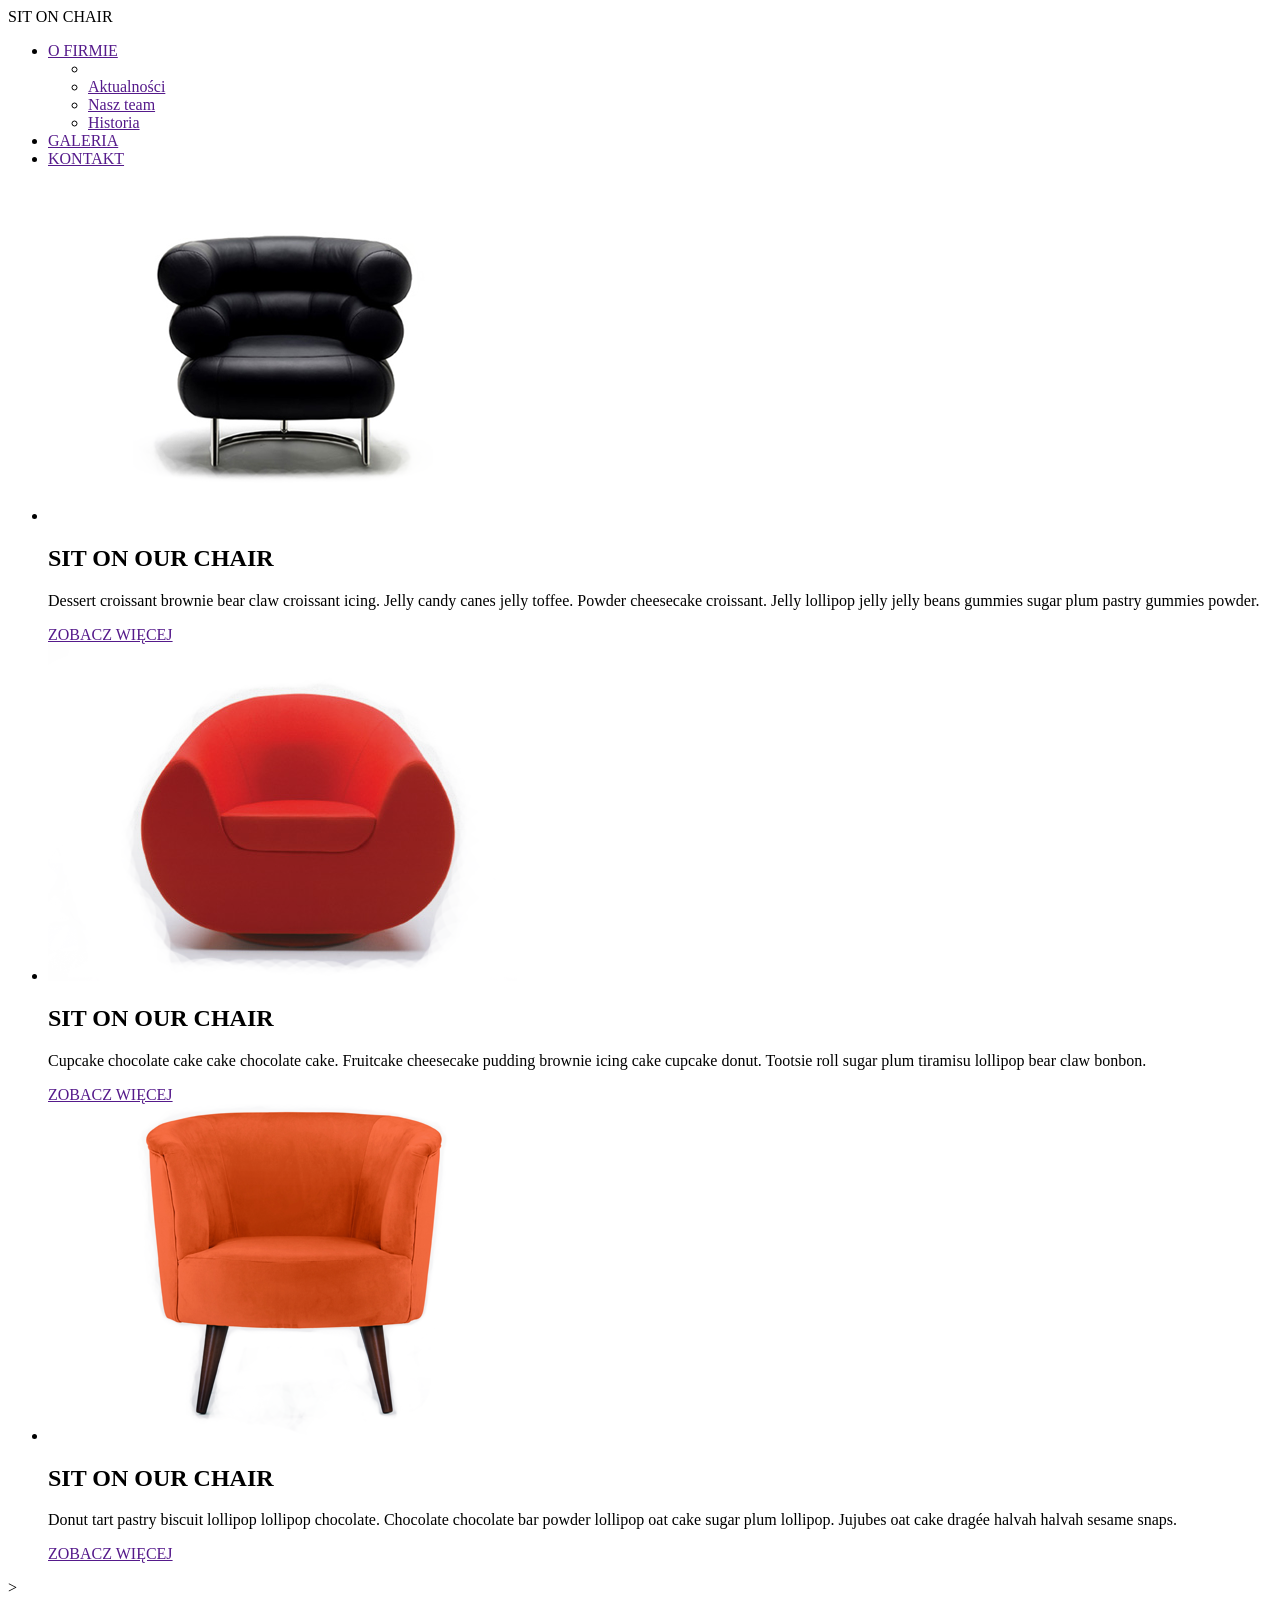
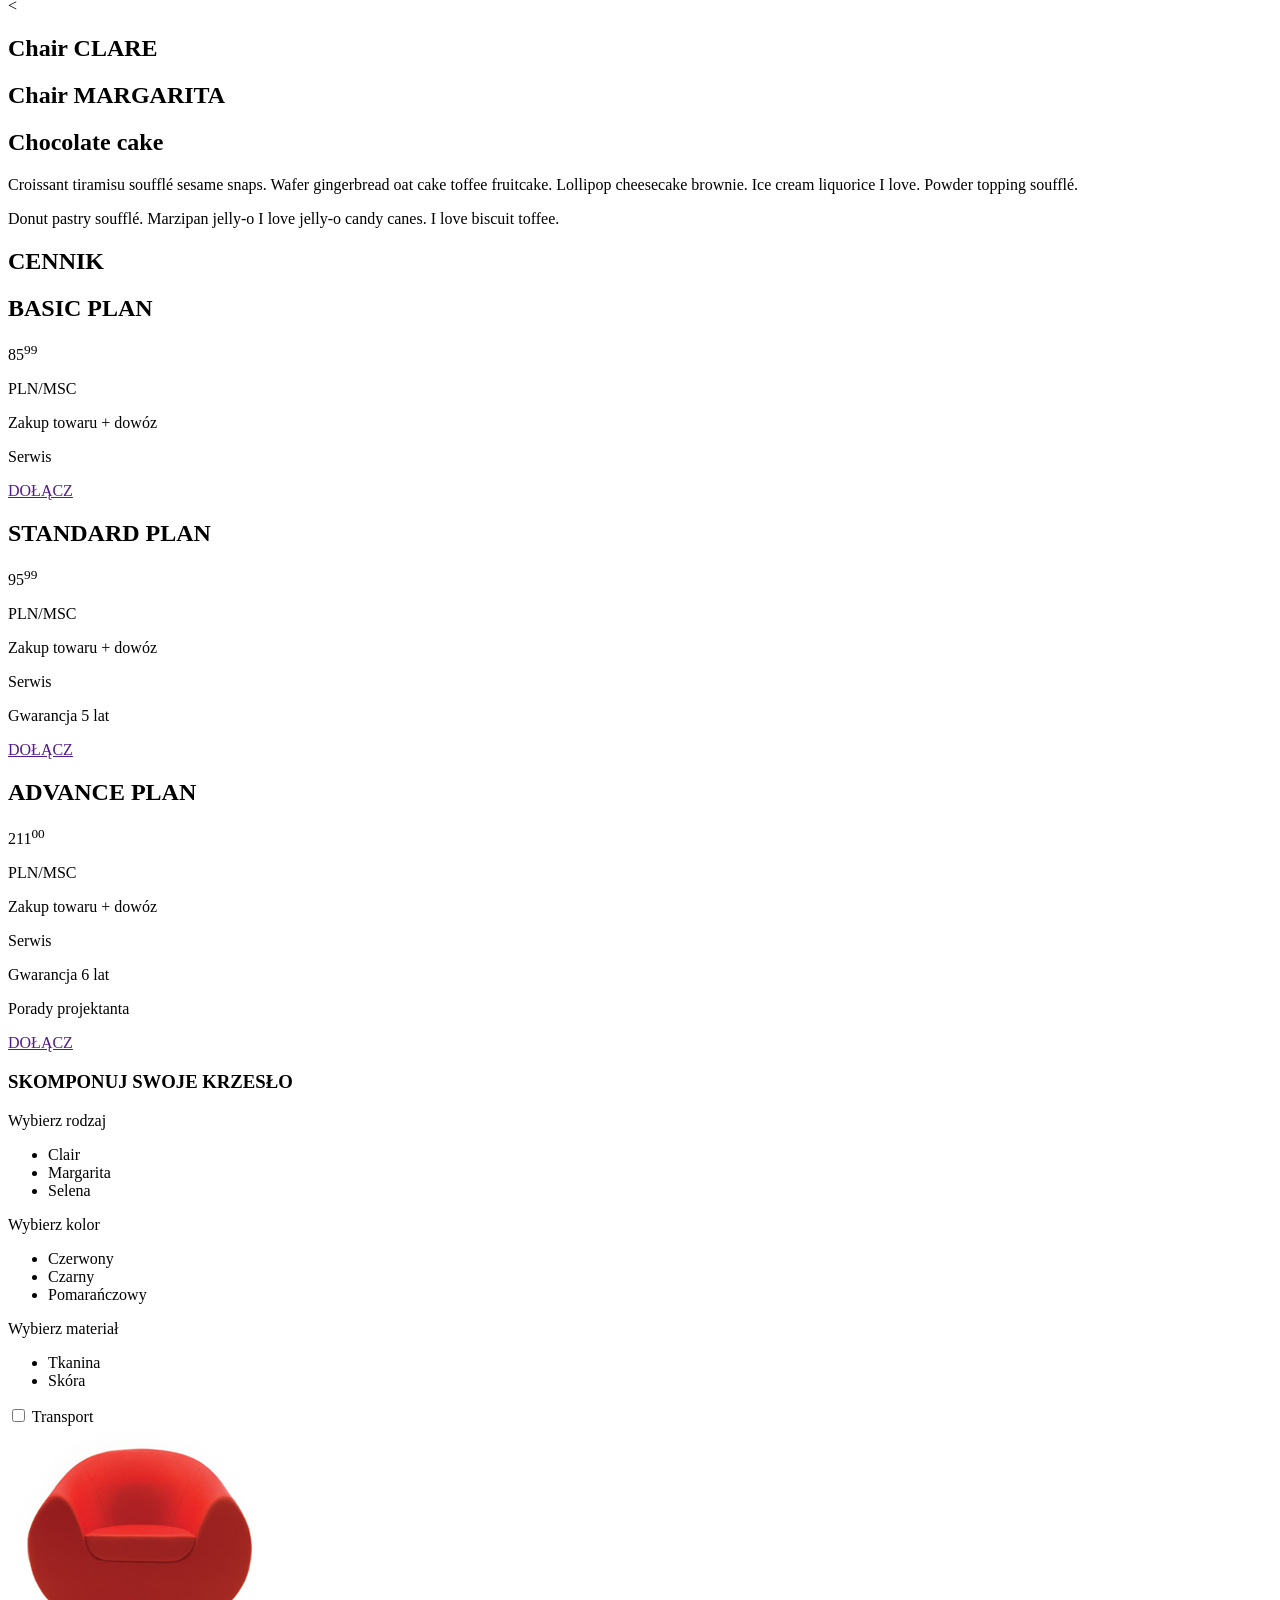
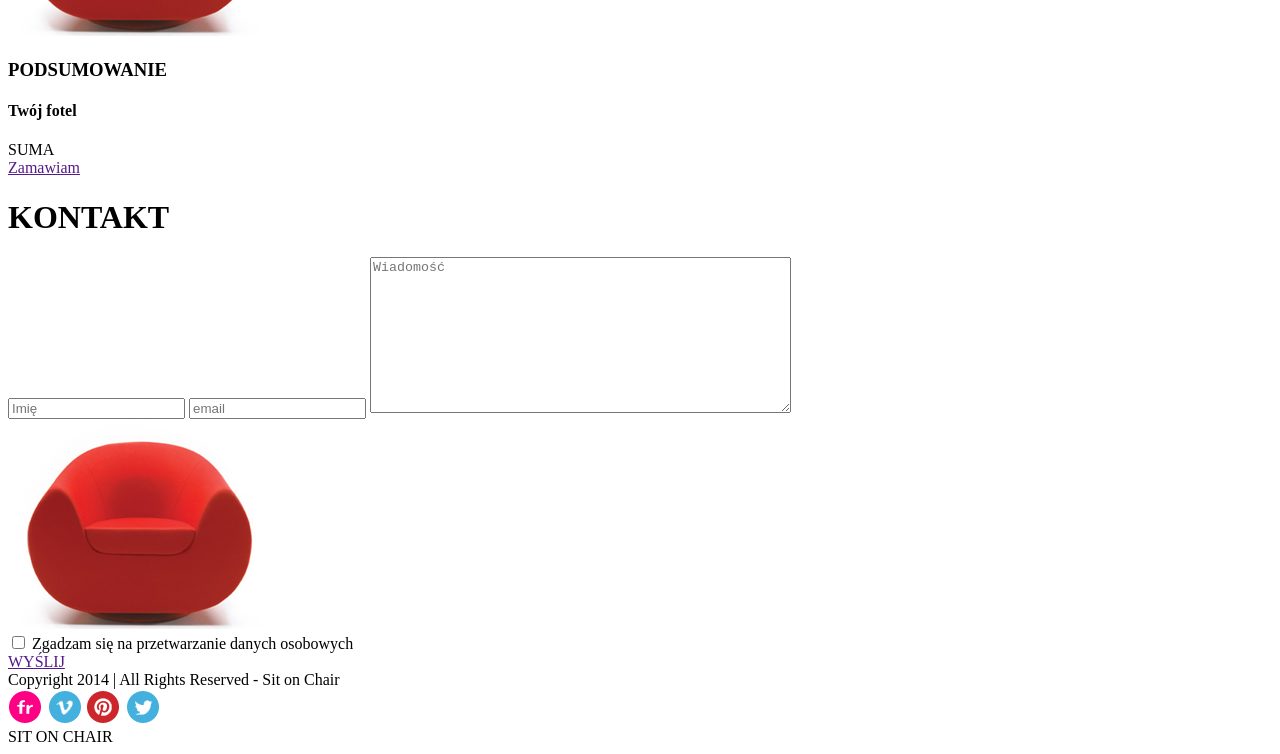
==== src/index.html @ fc61b50b "add node.js and gulp, replace css file with scss" ====
<!DOCTYPE html>
<html lang="en">

<head>
    <meta charset="UTF-8">
    <title>Sit on Chair</title>
    <link href="https://fonts.googleapis.com/css?family=Raleway:400,400i,700,700i" rel="stylesheet">
    <link rel="stylesheet" href="css/reset.css">
    <link rel="stylesheet" href="css/style.css">
    <link rel="stylesheet" href="css/animate.css">
</head>

<body>
    <header>
        <div class="container">
            <div class="logo">SIT <span class="logo_green">ON </span>CHAIR</div>
            <nav class="menu">
                <ul>
                    <li><a href="">O FIRMIE</a>
                        <div class="submenu">

                            <ul>
                                <li class="triangle"></li>
                                <li><a href="">Aktualności</a></li>
                                <li><a href="">Nasz team</a></li>
                                <li><a href="">Historia</a></li>
                            </ul>
                        </div>
                    </li>
                    <li><a href="">GALERIA</a></li>
                    <li><a href="">KONTAKT</a></li>
                </ul>
            </nav>
        </div>

    </header>
    <section class="section1">
        <div class="container slider">
            <ul>
                <li class="visible">
                    <div class="image1">
                        <img src="images/black_chair.png">
                    </div>
                    <div class="article1">
                        <h1>SIT <span class="logo_green">ON</span> OUR <span class="logo_green">CHAIR</span></h1>
                        <p>
                            Dessert croissant brownie bear claw croissant icing. Jelly candy canes jelly toffee. Powder cheesecake croissant. Jelly lollipop jelly jelly beans gummies sugar plum pastry gummies powder.
                        </p>
                        <a href="" class="button1">ZOBACZ WIĘCEJ</a>
                    </div>
                </li>
                <li>
                    <div class="image1">
                        <img src="images/red.png" class="slider_img">
                    </div>
                    <div class="article1">
                        <h1>SIT <span class="logo_green">ON</span> OUR <span class="logo_green">CHAIR</span></h1>
                        <p>
                            Cupcake chocolate cake cake chocolate cake. Fruitcake cheesecake pudding brownie icing cake cupcake donut. Tootsie roll sugar plum tiramisu lollipop bear claw bonbon.
                        </p>
                        <a href="" class="button1">ZOBACZ WIĘCEJ</a>
                    </div>
                </li>
                <li>
                    <div class="image1" >
                        <img src="images/orange.png" class="slider_img">
                    </div>
                    <div class="article1">
                        <h1>SIT <span class="logo_green">ON</span> OUR <span class="logo_green">CHAIR</span></h1>
                        <p>
                           Donut tart pastry biscuit lollipop lollipop chocolate. Chocolate chocolate bar powder lollipop oat cake sugar plum lollipop. Jujubes oat cake dragée halvah halvah sesame snaps.
                        </p>
                        <a href="" class="button1">ZOBACZ WIĘCEJ</a>
                    </div>
                </li>  
            </ul>
            <div class="arr">
                <div id="nextPicture" class="arrow_right">&gt;</div>
                <div id="prevPicture" class="arrow_left">&lt;</div>
            </div>
        </div>
    </section>
    <section class="section2">
        <div class="container">
            <div class="image2 dis_child">
                <div class="transparent">
                    <h1 class="after">Chair CLARE</h1>
                </div>
            </div>
            <div class="image3 dis_child">
                <div class="transparent">
                    <h1 class="after">Chair MARGARITA</h1>
                </div>
            </div>
            <div class="article2">
                <h1 class="after">Chocolate cake</h1>
                <p>
                    Croissant tiramisu soufflé sesame snaps. Wafer gingerbread oat cake toffee fruitcake. Lollipop cheesecake brownie. Ice cream liquorice I love. Powder topping soufflé.
                </p>
                <p>
                    Donut pastry soufflé. Marzipan jelly-o I love jelly-o candy canes. I love biscuit toffee.
                </p>
            </div>
        </div>
    </section>
    <section class="section3">
        <div class="container">
            <h1 class="after2">CENNIK</h1>
            <div class="boxes">
                <div class="box-1">
                    <div class="circle"></div>
                    <div class="dot"></div>
                    <h2>BASIC PLAN</h2>
                    <div class="price_circle">
                        <div class="price">
                            <p>85<sup>99</sup></p>
                            <p>PLN/MSC</p>
                        </div>
                    </div>
                    <div class="paragraph">
                        <p>Zakup towaru + dowóz</p>
                        <p>Serwis</p>
                    </div>
                    <a href="" class="button2">DOŁĄCZ</a>
                </div>
                <div class="box-2">
                    <div class="circle"></div>
                    <div class="dot"></div>
                    <h2>STANDARD PLAN</h2>
                    <div class="price_circle">
                        <div class="price">
                            <p>95<sup>99</sup></p>
                            <p>PLN/MSC</p>
                        </div>
                    </div>
                    <div class="paragraph" id="paragraph-box2">
                        <p>Zakup towaru + dowóz</p>
                        <p>Serwis</p>
                        <p>Gwarancja 5 lat</p>
                    </div>
                    <a href="" class="button2">DOŁĄCZ</a>
                </div>
                <div class="box-3">
                    <div class="circle"></div>
                    <div class="dot"></div>
                    <h2>ADVANCE PLAN</h2>
                    <div class="price_circle">
                        <div class="price">
                            <p>211<sup>00</sup></p>
                            <p>PLN/MSC</p>
                        </div>
                    </div>
                    <div class="paragraph">
                        <p>Zakup towaru + dowóz</p>
                        <p>Serwis</p>
                        <p>Gwarancja 6 lat</p>
                        <p>Porady projektanta</p>
                    </div>
                    <a href="" class="button2">DOŁĄCZ</a>
                </div>
            </div>
        </div>
    </section>

    <!--    Kalkulator-->

    <section class="application">
        <div class="container">
            <section class="choice_part inline">
                <h1 class="after2">SKOMPONUJ SWOJE KRZESŁO</h1>
                <div class="form">
                    <div class="drop_down_list">
                        <span class="list_label">Wybierz rodzaj</span>
                        <span class="list_arrow"></span>
                        <ul class="list_panel ddl_title">
                            <li data-price="100">Clair</li>
                            <li data-price="150">Margarita</li>
                            <li data-price="200">Selena</li>
                        </ul>
                    </div>
                    <div class="drop_down_list">
                        <span class="list_label">Wybierz kolor</span>
                        <span class="list_arrow"></span>
                        <ul class="list_panel ddl_color">
                            <li data-price="40">Czerwony</li>
                            <li data-price="60">Czarny</li>
                            <li data-price="80">Pomarańczowy</li>
                        </ul>
                    </div>
                    <div class="drop_down_list">
                        <span class="list_label">Wybierz materiał</span>
                        <span class="list_arrow"></span>
                        <ul class="list_panel ddl_pattern">
                            <li data-price="50">Tkanina</li>
                            <li data-price="80">Skóra</li>
                        </ul>
                    </div>
                    <div class="checkbox check-box">
                        <input type="checkbox" id="transport" data-price="200">
                        <label for="transport">Transport</label>
                    </div>
                    <!--<div class="checkbox"></div>-->
                    <!--<span class="list_label inline_text">Transport</span>-->
                </div>
            </section>

            <section class="image_part inline">
                <img src="images/red_chair.png">
            </section>

            <section class="summary_part inline">
                <h1 class="after2">PODSUMOWANIE</h1>
                <div class="summary_panel">
                    <div class="panel_left">
                        <h4 class="title">Twój fotel</h4>
                        <span class="color"></span>
                        <span class="pattern"></span>
                        <span class="transport"></span>
                    </div>
                    <div class="panel_right">
                        <h4 class="title value"></h4>
                        <span class="color value"></span>
                        <span class="pattern value"></span>
                        <span class="transport value"></span>
                    </div>
                    <div class="sum_label">SUMA</div>
                    <div class="sum"><strong></strong></div>
                </div>
                <a href="" class="button3">Zamawiam</a>
            </section>
        </div>
    </section>
    <footer>
        <div class="container">
            <h1 class="after2">KONTAKT</h1>
            <form>
                <div class="form">
                    <input type="text" name="imie" placeholder="Imię">
                    <input type="email" name="email" placeholder="email">
                    <textarea cols="50" rows="10" placeholder="Wiadomość"></textarea>

                </div>
                <div class="footer-image">
                    <img src="images/red_chair.png">
                    <div class="checkbox check-box agreed">
                        <input type="checkbox" id="agreed" data-transport-price="200">
                        <label for="agreed">Zgadzam się na przetwarzanie danych osobowych</label>
                    </div>

                    <a href="" class="button4">WYŚLIJ</a>
                </div>
            </form>
            <div>
                <div class="copyrights">
                    Copyright 2014 | All Rights Reserved - Sit on Chair
                </div>
                <div class="socialmedia">
                    <img src="images/flickr.png">
                    <img src="images/vimeo.png">
                    <img src="images/pinterest.png">
                    <img src="images/twitter.png">
                    <div class="logo">SIT <span class="on">ON </span>CHAIR</div>
                </div>
            </div>
        </div>
    </footer>

</body>
<script src="js/app.js"></script>

</html>
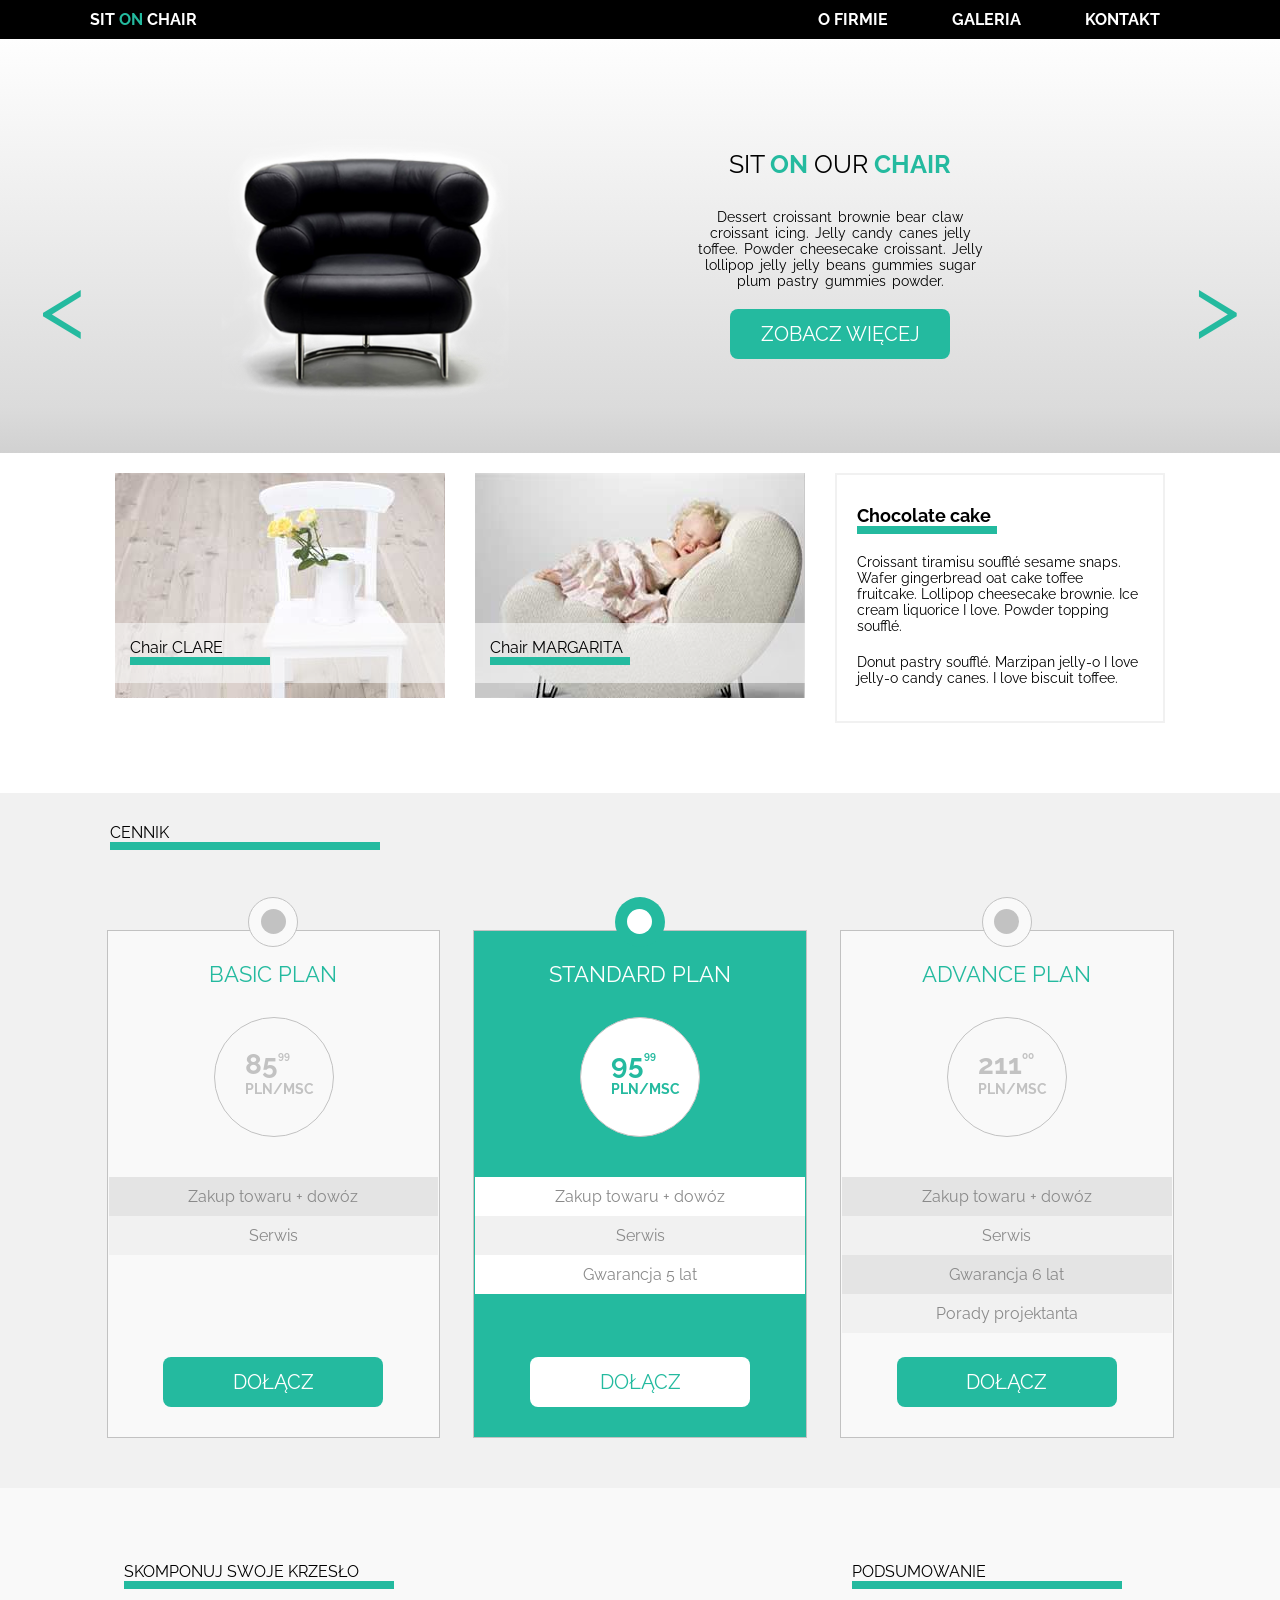
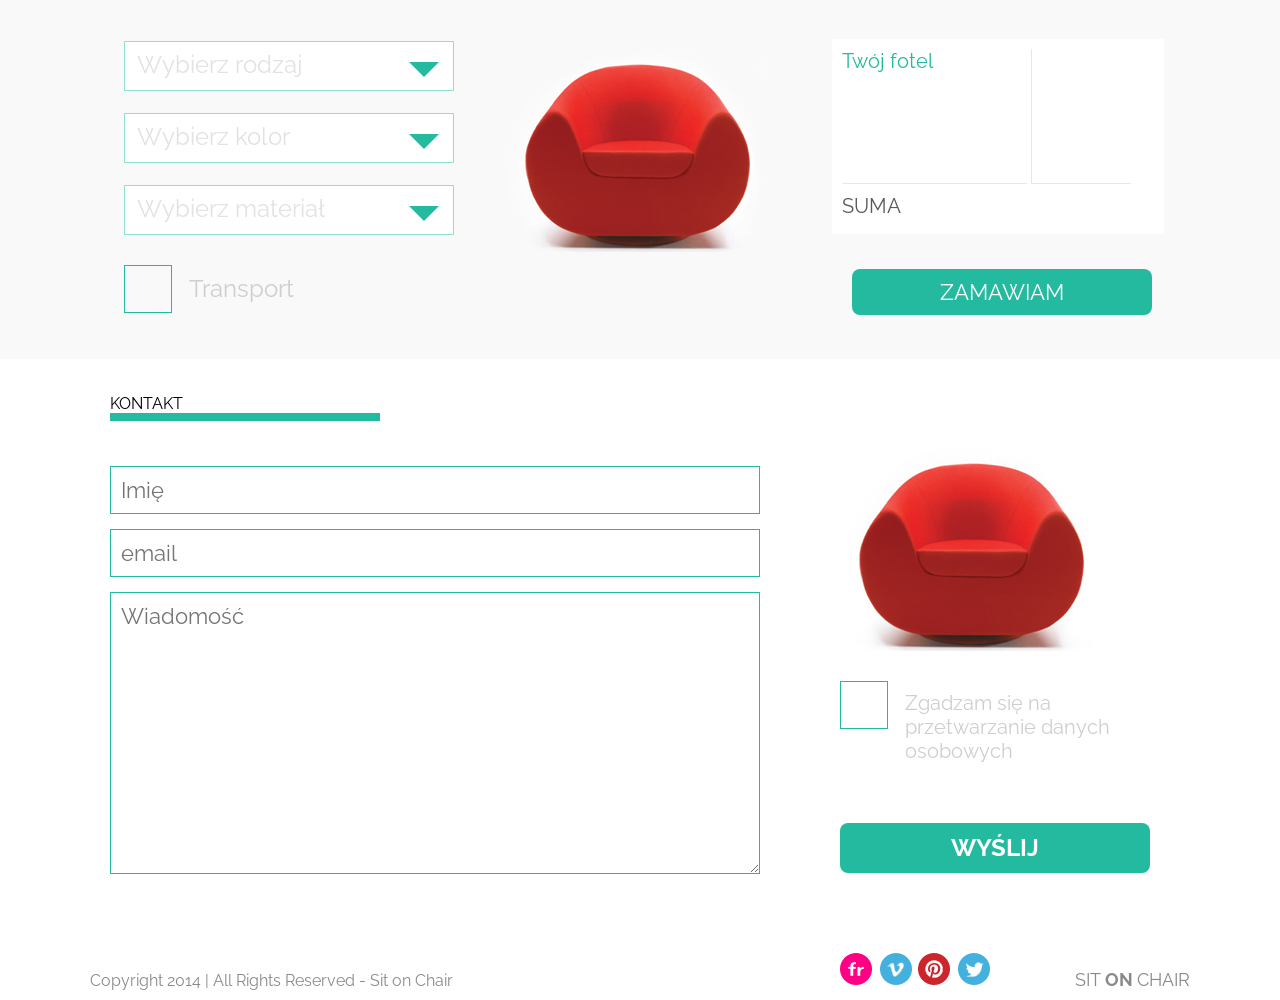
==== commit 108dfd24: "remove unnecessary spaces in index.html" ====
--- a/src/index.html
+++ b/src/index.html
@@ -9,7 +9,6 @@
     <link rel="stylesheet" href="css/style.css">
     <link rel="stylesheet" href="css/animate.css">
 </head>
-
 <body>
     <header>
         <div class="container">
@@ -32,7 +31,6 @@
                 </ul>
             </nav>
         </div>
-
     </header>
     <section class="section1">
         <div class="container slider">
@@ -62,17 +60,17 @@
                     </div>
                 </li>
                 <li>
-                    <div class="image1" >
+                    <div class="image1">
                         <img src="images/orange.png" class="slider_img">
                     </div>
                     <div class="article1">
                         <h1>SIT <span class="logo_green">ON</span> OUR <span class="logo_green">CHAIR</span></h1>
                         <p>
-                           Donut tart pastry biscuit lollipop lollipop chocolate. Chocolate chocolate bar powder lollipop oat cake sugar plum lollipop. Jujubes oat cake dragée halvah halvah sesame snaps.
+                            Donut tart pastry biscuit lollipop lollipop chocolate. Chocolate chocolate bar powder lollipop oat cake sugar plum lollipop. Jujubes oat cake dragée halvah halvah sesame snaps.
                         </p>
                         <a href="" class="button1">ZOBACZ WIĘCEJ</a>
                     </div>
-                </li>  
+                </li>
             </ul>
             <div class="arr">
                 <div id="nextPicture" class="arrow_right">&gt;</div>
@@ -203,11 +201,9 @@
                     <!--<span class="list_label inline_text">Transport</span>-->
                 </div>
             </section>
-
             <section class="image_part inline">
                 <img src="images/red_chair.png">
             </section>
-
             <section class="summary_part inline">
                 <h1 class="after2">PODSUMOWANIE</h1>
                 <div class="summary_panel">
@@ -238,7 +234,6 @@
                     <input type="text" name="imie" placeholder="Imię">
                     <input type="email" name="email" placeholder="email">
                     <textarea cols="50" rows="10" placeholder="Wiadomość"></textarea>
-
                 </div>
                 <div class="footer-image">
                     <img src="images/red_chair.png">
@@ -246,7 +241,6 @@
                         <input type="checkbox" id="agreed" data-transport-price="200">
                         <label for="agreed">Zgadzam się na przetwarzanie danych osobowych</label>
                     </div>
-
                     <a href="" class="button4">WYŚLIJ</a>
                 </div>
             </form>
@@ -264,8 +258,6 @@
             </div>
         </div>
     </footer>
-
 </body>
 <script src="js/app.js"></script>
-
 </html>
--- a/src/css/style.css
+++ b/src/css/style.css
@@ -0,0 +1,765 @@
+@charset "UTF-8";
+* {
+  box-sizing: border-box;
+}
+
+body {
+  font-family: Raleway, Arial, sans-serif;
+}
+
+/*Menu górne ----------------------------*/
+header,
+footer {
+  width: 100%;
+  height: auto;
+  padding: 5px 50px 5px 50px;
+}
+
+.container {
+  width: 1100px;
+  margin: 0 auto;
+}
+
+header {
+  background-color: #000;
+  color: #fff;
+  font-size: 16px;
+  padding: 10px;
+}
+
+header .logo {
+  float: left;
+}
+
+nav li,
+div .logo {
+  font-weight: 700;
+}
+
+.logo_green {
+  color: #24BA9F;
+  font-weight: 700;
+}
+
+a {
+  text-decoration: none;
+}
+
+a:visited {
+  color: white;
+}
+
+a:hover {
+  color: #24BA9F;
+}
+
+.menu {
+  float: right;
+}
+
+.container::after {
+  content: '';
+  display: block;
+  clear: both;
+}
+
+.menu > ul > li {
+  display: inline-block;
+  padding: 0 30px;
+  position: relative;
+}
+
+li:hover > .submenu {
+  display: block;
+}
+
+.submenu {
+  display: none;
+  position: absolute;
+  left: 10px;
+  padding: 0 5px;
+}
+
+.submenu ul {
+  padding: 10px 0;
+}
+
+.submenu li {
+  padding: 15px;
+  line-height: 10px;
+  background-color: #000;
+  font-weight: normal;
+}
+
+.triangle {
+  height: 0;
+  width: 0;
+  border-top: 20px solid transparent;
+  border-left: 20px solid transparent;
+  border-right: 20px solid transparent;
+  border-bottom: 20px solid #000;
+  margin-top: -21px;
+  margin-left: 37px;
+  background-color: transparent !important;
+  padding: 0px !important;
+}
+
+/*Sekcja 1 z fotelem ----------------------------------------------------*/
+.section1 {
+  background-color: #eaeaea;
+  /* IE9, iOS 3.2+ */
+  background-image: -webkit-gradient(linear, 0% 100%, 0% 0%, color-stop(0, #e2e2e2), color-stop(0, #d1d1d1), color-stop(0.11, #dbdbdb), color-stop(1, #fefefe));
+  /* Android 2.3 */
+  background-image: -webkit-repeating-linear-gradient(bottom, #e2e2e2 0%, #d1d1d1 0%, #dbdbdb 11%, #fefefe 100%);
+  /* IE10+ */
+  background-image: repeating-linear-gradient(to top, #e2e2e2 0%, #d1d1d1 0%, #dbdbdb 11%, #fefefe 100%);
+  background-image: -ms-repeating-linear-gradient(bottom, #e2e2e2 0%, #d1d1d1 0%, #dbdbdb 11%, #fefefe 100%);
+}
+
+.image1 {
+  width: 450px;
+  height: 300px;
+  float: left;
+  margin-top: 50px;
+  margin-bottom: 20px;
+  margin-left: 50px;
+}
+
+.image1 img {
+  width: 500px;
+  height: auto;
+}
+
+.article1 {
+  width: 300px;
+  height: 300px;
+  float: right;
+  margin-top: 50px;
+  margin-right: 200px;
+  padding-top: 40px;
+  text-align: center;
+}
+
+.article1 h1 {
+  font-size: 25px;
+}
+
+.article1 p {
+  padding-top: 30px;
+  font-size: 14px;
+  word-spacing: 2px;
+}
+
+.button1 {
+  background-color: #24BA9F;
+  color: #fff;
+  font-size: 20px;
+  border-radius: 8px;
+  margin-top: 20px;
+  padding: 15px;
+  line-height: 20px;
+  width: 220px;
+  height: auto;
+  display: inline-block;
+}
+
+a.button1:hover {
+  color: #000;
+}
+
+.arr {
+  color: #24BA9F;
+  font-size: 90px;
+}
+
+.arrow_left {
+  float: left;
+  margin-left: -50px;
+  margin-top: -200px;
+  cursor: pointer;
+}
+
+.arrow_right {
+  float: right;
+  margin-right: -50px;
+  margin-top: -200px;
+  cursor: pointer;
+}
+
+/* Slider --------------------------------------------------------*/
+.slider ul {
+  list-style: none;
+}
+
+.slider li {
+  display: none;
+  width: 100%;
+  padding: 20px 0;
+}
+
+.slider .visible {
+  display: inline-block;
+}
+
+.slider_img {
+  max-width: 1000px;
+  max-height: 370px;
+  display: block;
+  margin: 0 auto;
+}
+
+/*Sekcja 2 zdjęcia------------------------------------------------------*/
+.image2 {
+  float: left;
+  margin: 20px 15px 40px 25px;
+  background: url(../images/box1_img.jpg);
+  width: 330px;
+  height: 225px;
+}
+
+.image3 {
+  float: left;
+  margin: 20px 15px 40px 15px;
+  background: url(../images/box2_img.jpg);
+  width: 330px;
+  height: 225px;
+}
+
+.article2 {
+  border: 2px solid #f1f1f1;
+  width: 330px;
+  height: 250px;
+  float: left;
+  font-size: 14px;
+  margin: 20px 5px 40px 15px;
+  padding: 30px 20px;
+}
+
+.article2 h1 {
+  font-size: 18px;
+  font-weight: 700;
+}
+
+.article2 p {
+  margin-top: 20px;
+}
+
+.after:after {
+  width: 140px;
+  height: 8px;
+  content: "";
+  display: block;
+  background: #24BA9F;
+}
+
+.transparent {
+  margin-top: 150px;
+  height: 60px;
+  padding-top: 15px;
+  padding-left: 15px;
+  background-color: rgba(251, 251, 251, 0.6);
+}
+
+/*Sekcja 3 Cennik --------------------------------------------------*/
+.section3 {
+  background-color: #f1f1f1;
+  padding-bottom: 50px;
+}
+
+.section3 h1 {
+  padding-top: 30px;
+}
+
+h1.after2 {
+  margin-left: 20px;
+  margin-top: 30px;
+}
+
+.after2:after {
+  width: 270px;
+  height: 8px;
+  content: "";
+  display: block;
+  background: #24BA9F;
+}
+
+.boxes {
+  display: flex;
+  justify-content: center;
+  margin-top: 80px;
+}
+
+[class*="box-"] {
+  width: 32%;
+  height: auto;
+  border: 1px solid #c2c2c2;
+  background-color: #f9f9f9;
+  position: relative;
+  margin-left: 1.5%;
+  margin-right: 1.5%;
+}
+
+.circle,
+.dot {
+  position: absolute;
+  border-radius: 50%;
+}
+
+.circle {
+  width: 50px;
+  height: 50px;
+  border: 1px solid #c2c2c2;
+  top: -34px;
+  left: 50%;
+  margin-left: -25px;
+  background-color: #f9f9f9;
+}
+
+.dot {
+  width: 25px;
+  height: 25px;
+  top: -22px;
+  left: 51%;
+  margin-left: -16px;
+  background-color: #c2c2c2;
+}
+
+.box-2 {
+  background-color: #24BA9F;
+}
+
+.box-2 .circle {
+  background-color: #24BA9F;
+  border: 0;
+}
+
+.box-2 .dot {
+  background-color: #fff;
+}
+
+.box-2 h2 {
+  color: #fff;
+}
+
+.box-2 .price_circle {
+  background-color: #fff;
+}
+
+.box-2 .price p {
+  color: #24BA9F;
+}
+
+.box-2 .price sup {
+  color: #24BA9F;
+}
+
+.box-2 .button2 {
+  background-color: #fff;
+  color: #24BA9F;
+}
+
+h2 {
+  text-align: center;
+  margin-top: 30px;
+  color: #24BA9F;
+  font-size: 22px;
+}
+
+.price_circle {
+  width: 120px;
+  height: 120px;
+  border: 1px solid #c2c2c2;
+  border-radius: 50%;
+  margin-left: 32%;
+  margin-top: 30px;
+  margin-bottom: 40px;
+}
+
+.price p,
+sup {
+  font-weight: 700;
+  color: #c2c2c2;
+}
+
+.price {
+  margin-top: 30px;
+  margin-left: 30px;
+}
+
+.price p:first-child {
+  font-size: 28px;
+}
+
+.price p:last-child {
+  font-size: 14px;
+}
+
+.price sup {
+  font-size: 10px;
+  top: -1.5em;
+}
+
+.button2 {
+  width: 220px;
+  height: auto;
+  display: block;
+  margin: 0 auto;
+  /*    margin-top: 100px;*/
+  margin-bottom: 30px;
+  padding: 15px;
+  background-color: #24BA9F;
+  color: #fff;
+  font-size: 20px;
+  border-radius: 8px;
+  line-height: 20px;
+  text-align: center;
+}
+
+a.button2:hover {
+  color: #000;
+}
+
+/* Sekcja 4 Kalkulator -------------------------------------------------------*/
+.application {
+  background-color: #f9f9f9;
+  padding: 30px 0;
+}
+
+.application .align_right {
+  text-align: right;
+}
+
+.application .button3 {
+  background-color: #24BA9F;
+  color: white;
+  text-align: center;
+  text-transform: uppercase;
+  width: 300px;
+  padding: 10px 30px;
+  font-size: 22px;
+  display: inline-block;
+  font-family: Raleway, Arial, sans-serif;
+  margin-top: 35px;
+  margin-left: 20px;
+  border-radius: 8px;
+  text-decoration: none;
+}
+
+a.button3:hover {
+  color: #000;
+}
+
+.inline {
+  display: inline-block;
+  width: 360px;
+  padding: 14px;
+  vertical-align: top;
+}
+
+.form {
+  margin-top: 50px;
+}
+
+.drop_down_list {
+  border: 1px solid #8de0d2;
+  width: 330px;
+  height: 50px;
+  background-color: white;
+  margin-top: 22px;
+  padding: 8px 12px;
+  position: relative;
+}
+
+.list_label {
+  font-size: 24px;
+  color: #e2e2e2;
+  font-family: Raleway, Arial, sans-serif;
+}
+
+.checkbox {
+  position: relative;
+  padding: 30px 30px 30px 0;
+}
+
+.checkbox input {
+  display: block;
+  opacity: 0;
+  height: 48px;
+  position: absolute;
+  width: 48px;
+  cursor: pointer;
+}
+
+.checkbox label {
+  display: block;
+  padding-left: 65px;
+  position: relative;
+  font-size: 24px;
+  color: #cecece;
+  line-height: 120%;
+  padding-top: 10px;
+  cursor: pointer;
+}
+
+.checkbox label::before,
+.checkbox label::after {
+  border: 1px solid #24BA9F;
+  content: "";
+  display: block;
+  left: 0;
+  height: 48px;
+  position: absolute;
+  width: 48px;
+  top: 0;
+}
+
+.checkbox label::after {
+  background: url("data:image/svg+xml;charset=US-ASCII,%3Csvg%20xmlns%3D%22http%3A//www.w3.org/2000/svg%22%20xmlns%3Axlink%3D%22http%3A//www.w3.org/1999/xlink%22%20preserveAspectRatio%3D%22xMidYMid%22%20width%3D%2233.875%22%20height%3D%2233%22%20viewBox%3D%220%200%2033.875%2033%22%3E%0A%20%20%3Cpath%20d%3D%22M9.470%2C15.209%20L14.061%2C24.104%20C14.061%2C24.104%2021.522%2C6.026%2033.287%2C-0.000%20C33.000%2C4.304%2031.852%2C8.035%2033.861%2C12.626%20C28.696%2C13.774%2018.078%2C26.687%2014.635%2C33.000%20C9.756%2C26.974%204.017%2C22.382%20-0.000%2C20.948%20L9.470%2C15.209%20Z%22%20fill%3D%22%2327c7ab%22/%3E%0A%3C/svg%3E%0A") no-repeat center;
+  border: 0;
+  display: none;
+}
+
+.checkbox input:checked + label::after {
+  display: block;
+}
+
+.active {
+  background: url("../images/form_ok.jpg");
+  width: 48px;
+  height: 40px;
+}
+
+.inline_text {
+  display: inline-block;
+  width: 228px;
+  vertical-align: top;
+  margin-top: 30px;
+  margin-left: 15px;
+  color: #aeaeae;
+}
+
+.image_part img {
+  margin-top: 110px;
+  margin-left: 38px;
+}
+
+.summary_panel {
+  background-color: white;
+  width: 100%;
+  height: 195px;
+  padding: 10px;
+  margin-top: 50px;
+}
+
+.panel_left {
+  display: inline-block;
+  width: 185px;
+  vertical-align: top;
+  padding-bottom: 10px;
+  border-bottom: 1px solid #e7e7e7;
+  height: 135px;
+}
+
+.panel_right {
+  display: inline-block;
+  width: 100px;
+  border-left: 1px solid #e7e7e7;
+  text-align: right;
+  vertical-align: top;
+  padding-bottom: 10px;
+  border-bottom: 1px solid #e7e7e7;
+  height: 135px;
+}
+
+.panel_left h4,
+.panel_right h4 {
+  color: #24BA9F;
+  font-size: 20px;
+}
+
+.panel_left span {
+  margin-top: 10px;
+  font-size: 22px;
+  color: #5b5a5a;
+  display: block;
+}
+
+.panel_right span {
+  display: block;
+  font-size: 22px;
+  color: #24BA9F;
+  margin-top: 10px;
+}
+
+.sum_label {
+  display: inline-block;
+  width: 185px;
+  margin-top: 10px;
+  font-size: 20px;
+  color: #5b5a5a;
+}
+
+.sum {
+  display: inline-block;
+  width: 100px;
+  text-align: right;
+  margin-top: 10px;
+  font-size: 20px;
+  color: #24BA9F;
+}
+
+.list_arrow {
+  width: 0;
+  height: 0;
+  border-left: 15px solid transparent;
+  border-right: 15px solid transparent;
+  border-top: 15px solid #24BA9F;
+  display: block;
+  position: absolute;
+  right: 14px;
+  top: 20px;
+  cursor: pointer;
+}
+
+.list_panel {
+  background-color: white;
+  border: 1px solid #ccc;
+  width: 288px;
+  list-style: none;
+  margin: 0;
+  left: 0px;
+  z-index: 2;
+  position: absolute;
+  top: 54px;
+  display: none;
+}
+
+.list_panel li {
+  cursor: pointer;
+  color: #585858;
+  padding: 10px 0 10px 15px;
+}
+
+.list_panel li:hover {
+  background: RGB(228, 228, 228);
+}
+
+.list_panel li .title {
+  height: 30px;
+}
+
+/* Footer --------------------------------------------------------- */
+.form,
+.footer-image {
+  height: 200px;
+}
+
+.paragraph {
+  height: 150px;
+  margin-bottom: 30px;
+}
+
+.paragraph p {
+  text-align: center;
+  padding: 10px;
+  margin: 0 1px;
+  color: RGB(138, 138, 138);
+}
+
+.paragraph p:nth-child(odd) {
+  background-color: RGB(228, 228, 228);
+}
+
+.paragraph p:nth-child(even) {
+  background-color: RGB(241, 241, 241);
+}
+
+#paragraph-box2 p:nth-child(odd) {
+  background-color: #fff;
+}
+
+.form input,
+.form textarea {
+  display: block;
+  margin-top: 15px;
+  padding: 10px;
+  border: 1px solid #24BA9F;
+  width: 650px;
+  font-family: Raleway, Arial, sans-serif;
+  font-size: 22px;
+  color: #e2e2e2;
+}
+
+form {
+  width: 100%;
+  height: 500px;
+}
+
+.form {
+  margin-top: 30px;
+  margin-left: 20px;
+  float: left;
+}
+
+.footer-image {
+  float: right;
+  width: 330px;
+  margin-top: 20px;
+  margin-right: 20px;
+}
+
+.footer-image img {
+  display: block;
+}
+
+.agreed label {
+  font-size: 20px;
+}
+
+.button4 {
+  width: 310px;
+  height: auto;
+  display: block;
+  margin: 0 auto;
+  margin-bottom: 30px;
+  margin-top: 30px;
+  margin-right: 180px;
+  padding: 15px;
+  background-color: #24BA9F;
+  color: #fff;
+  font-size: 24px;
+  font-weight: 700;
+  border-radius: 8px;
+  line-height: 20px;
+  text-align: center;
+}
+
+a.button4:hover {
+  color: #000;
+}
+
+.copyrights {
+  float: left;
+  color: RGB(138, 138, 138);
+  margin-top: 50px;
+}
+
+.socialmedia {
+  float: right;
+  margin-top: 30px;
+}
+
+.socialmedia .logo {
+  display: inline;
+  padding-left: 80px;
+  font-size: 18px;
+  padding-bottom: 10px;
+  color: RGB(138, 138, 138);
+  font-weight: 400;
+}
+
+.socialmedia .on {
+  font-weight: 700;
+}
+
+/*# sourceMappingURL=[data-uri] */
